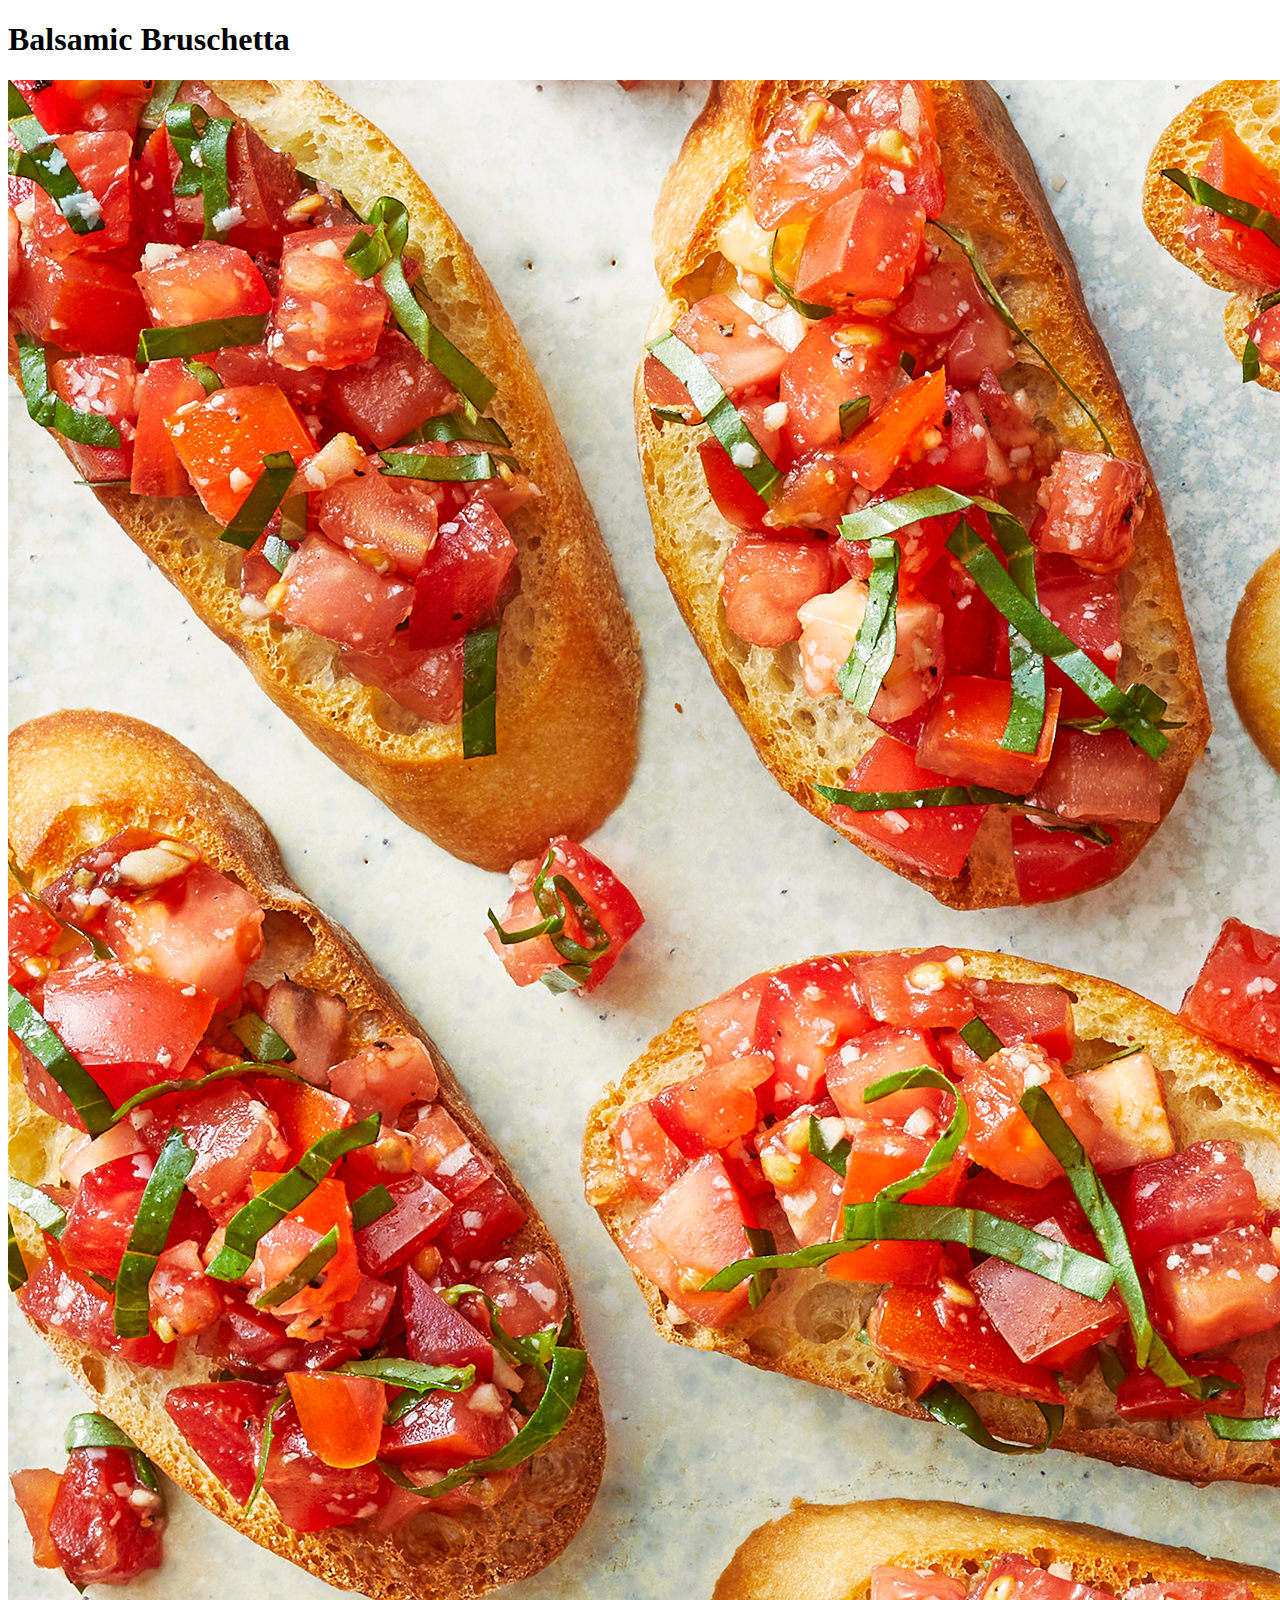
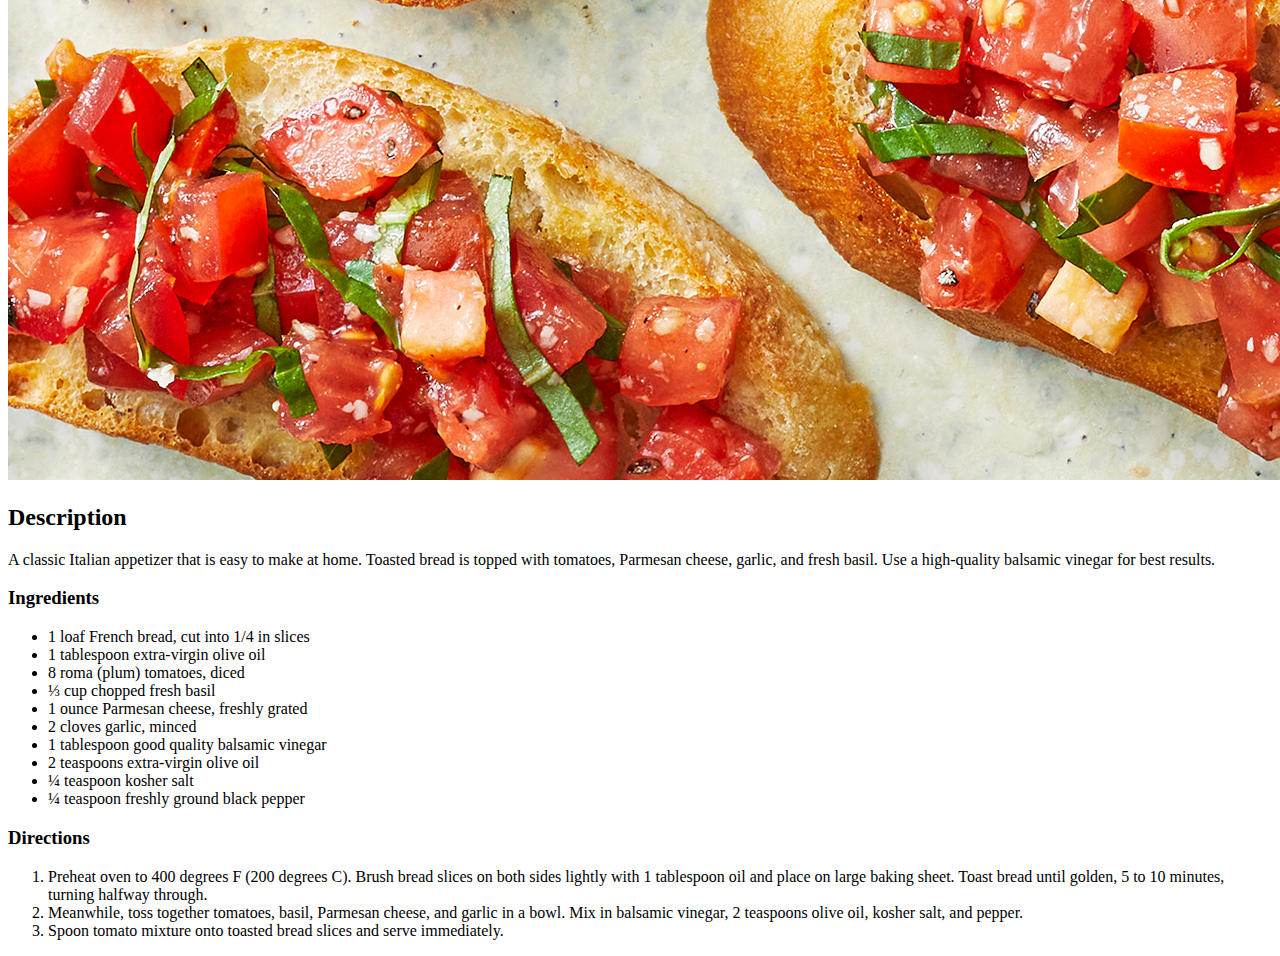
==== recipes/balsamic-bruschetta.html @ 21ef3a2e "Add balsamic-bruschetta.html and all content" ====
<!DOCTYPE html>
<html lang="en">
    <head>
        <meta charset="utf-8">
        <title>Balsamic Bruschetta</title>
    </head>
    <body>
        <h1>Balsamic Bruschetta</h1>
        <img src="../images/bruschetta.jpeg">
        <h2>Description</h2>
        A classic Italian appetizer that is easy to make at home. Toasted bread is topped with tomatoes, Parmesan cheese, garlic, and fresh basil. Use a high-quality balsamic vinegar for best results.
        <h3>Ingredients</h3>
        <ul>
            <li>1 loaf French bread, cut into 1/4 in slices</li>
            <li>1 tablespoon extra-virgin olive oil</li>
            <li>8 roma (plum) tomatoes, diced</li>
            <li>⅓ cup chopped fresh basil</li>
            <li>1 ounce Parmesan cheese, freshly grated</li>
            <li>2 cloves garlic, minced</li>
            <li>1 tablespoon good quality balsamic vinegar</li>
            <li>2 teaspoons extra-virgin olive oil</li>
            <li>¼ teaspoon kosher salt</li>
            <li>¼ teaspoon freshly ground black pepper</li>
        </ul>
        <h3>Directions</h3>
            <ol>
                <li>Preheat oven to 400 degrees F (200 degrees C). Brush bread slices on both sides lightly with 1 tablespoon oil and place on large baking sheet. Toast bread until golden, 5 to 10 minutes, turning halfway through.</li>
                <li>Meanwhile, toss together tomatoes, basil, Parmesan cheese, and garlic in a bowl. Mix in balsamic vinegar, 2 teaspoons olive oil, kosher salt, and pepper.</li>
                <li>Spoon tomato mixture onto toasted bread slices and serve immediately.</li>
            </ol>
    </body>
</html>
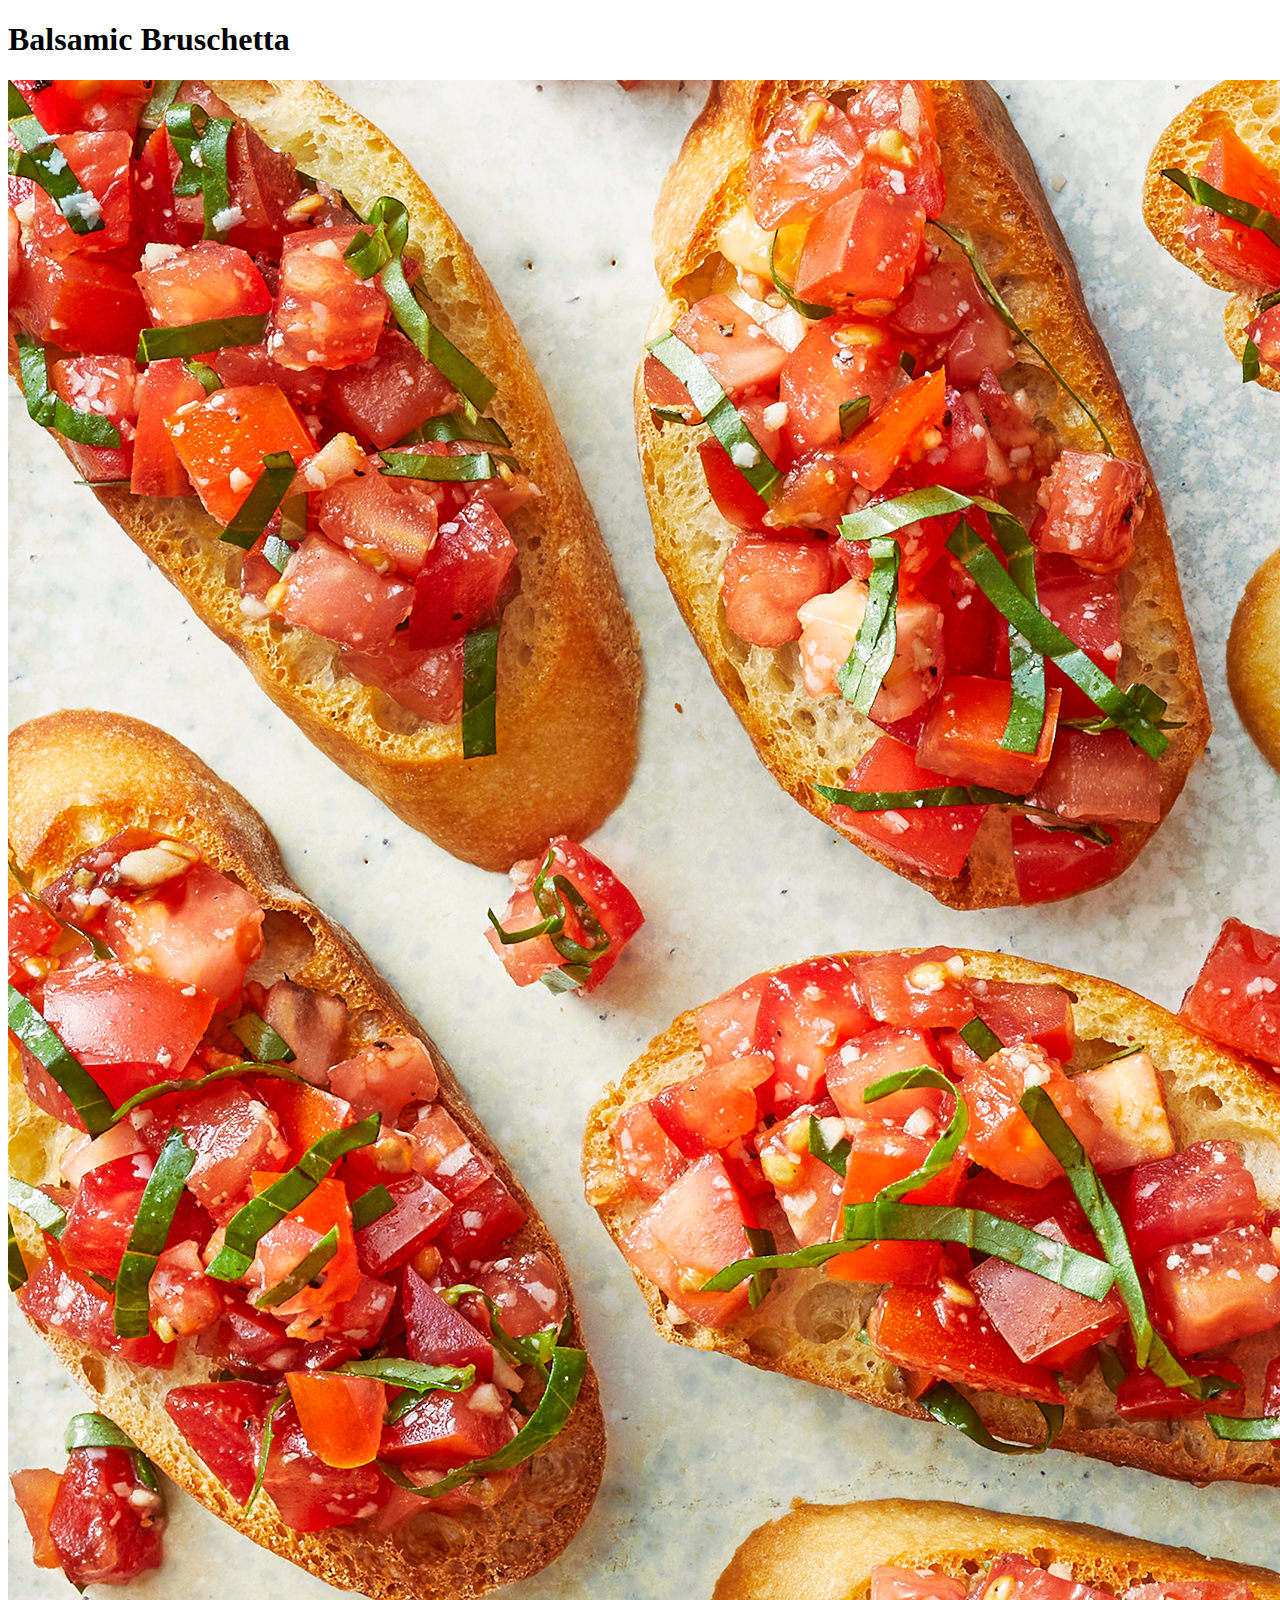
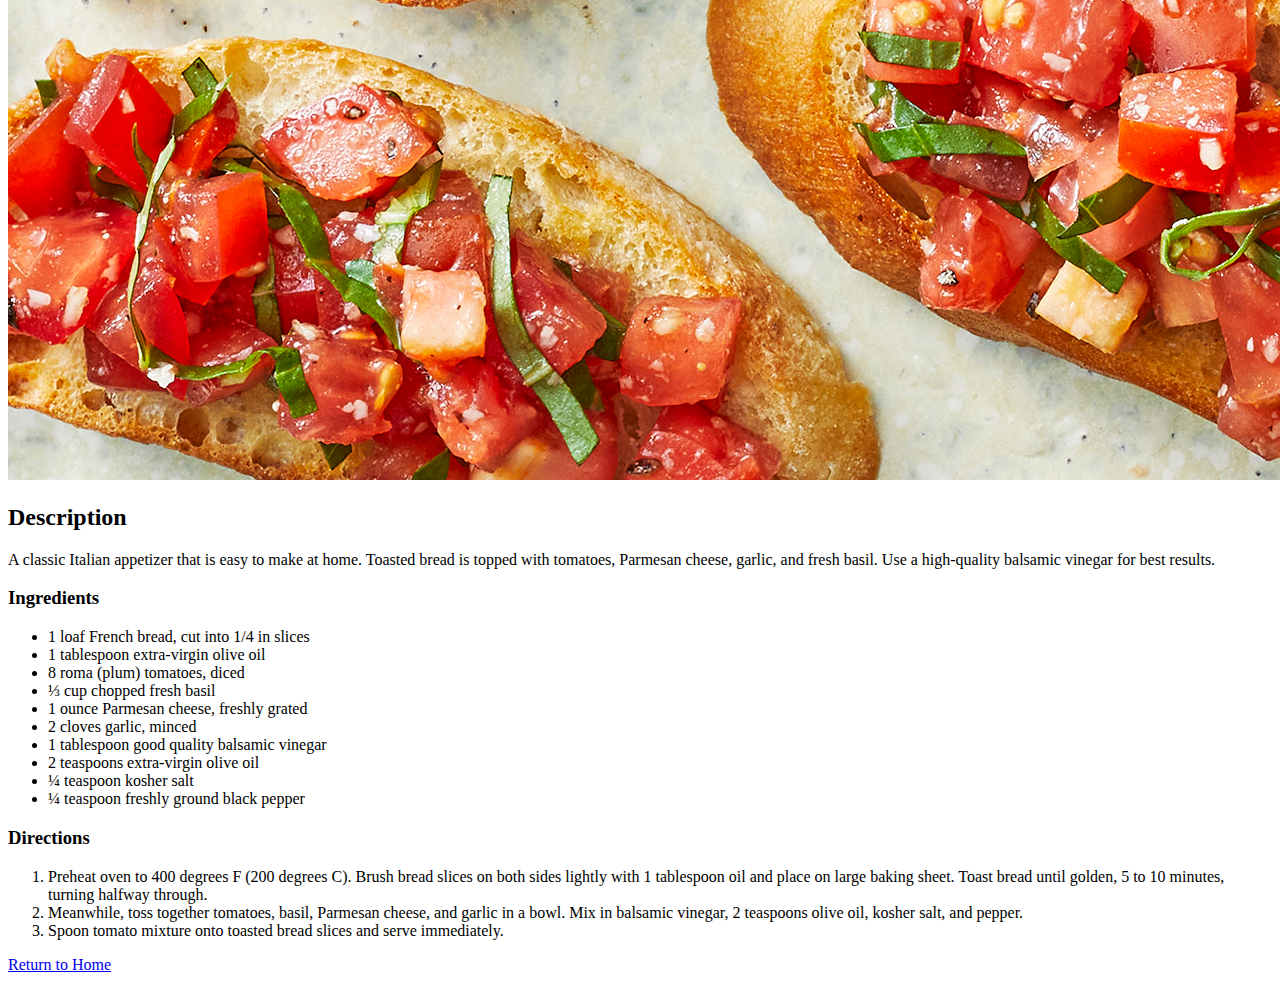
==== commit bb1b6985: "Add 'Return to Home' link on bottom of each recipe page" ====
--- a/recipes/balsamic-bruschetta.html
+++ b/recipes/balsamic-bruschetta.html
@@ -28,5 +28,7 @@
                 <li>Meanwhile, toss together tomatoes, basil, Parmesan cheese, and garlic in a bowl. Mix in balsamic vinegar, 2 teaspoons olive oil, kosher salt, and pepper.</li>
                 <li>Spoon tomato mixture onto toasted bread slices and serve immediately.</li>
             </ol>
+
+        <a href="../index.html">Return to Home</a>
     </body>
 </html>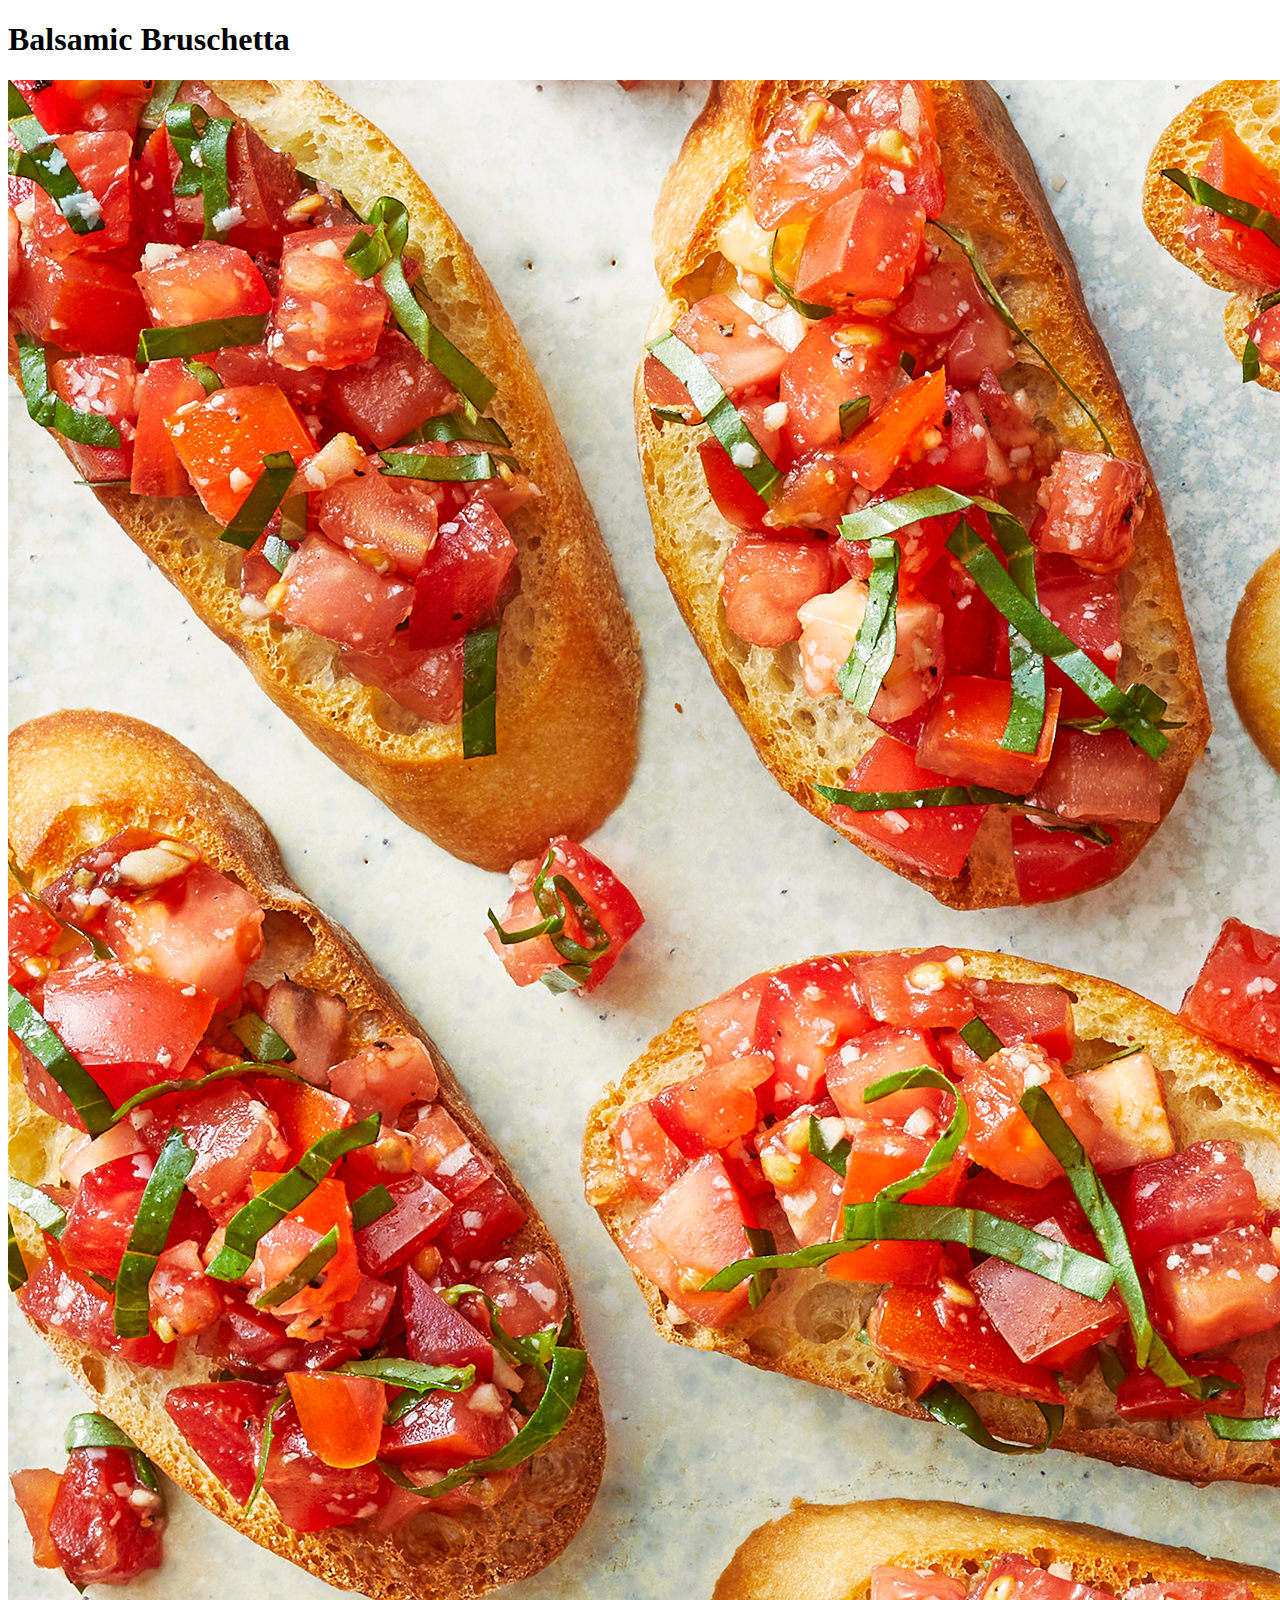
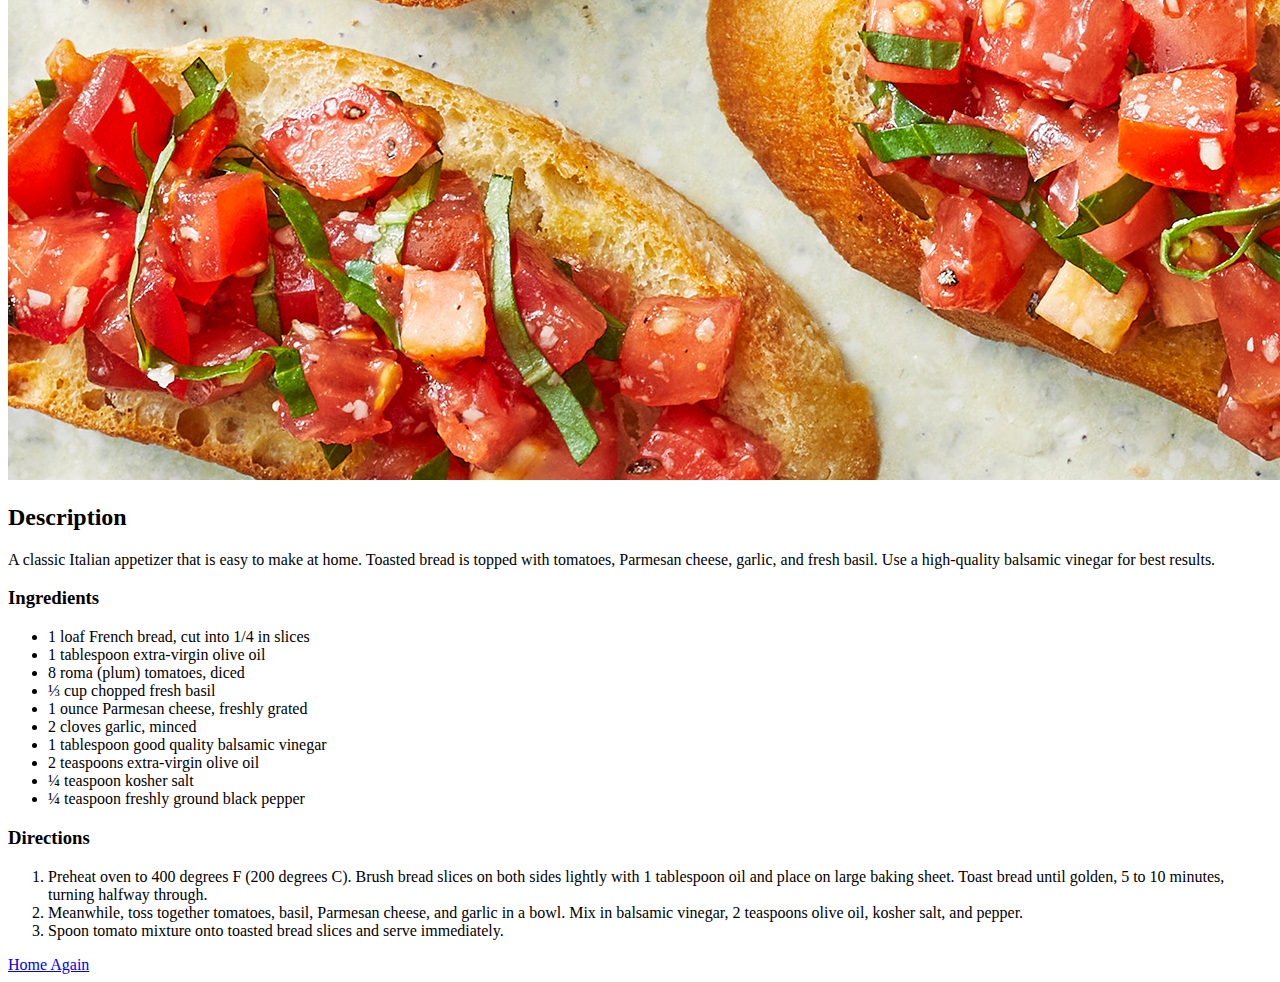
==== commit 2e9e045a: "Change "Return to Home" link text; Add stylesheet" ====
--- a/recipes/balsamic-bruschetta.html
+++ b/recipes/balsamic-bruschetta.html
@@ -29,6 +29,6 @@
                 <li>Spoon tomato mixture onto toasted bread slices and serve immediately.</li>
             </ol>
 
-        <a href="../index.html">Return to Home</a>
+        <a href="../index.html">Home Again</a>
     </body>
 </html>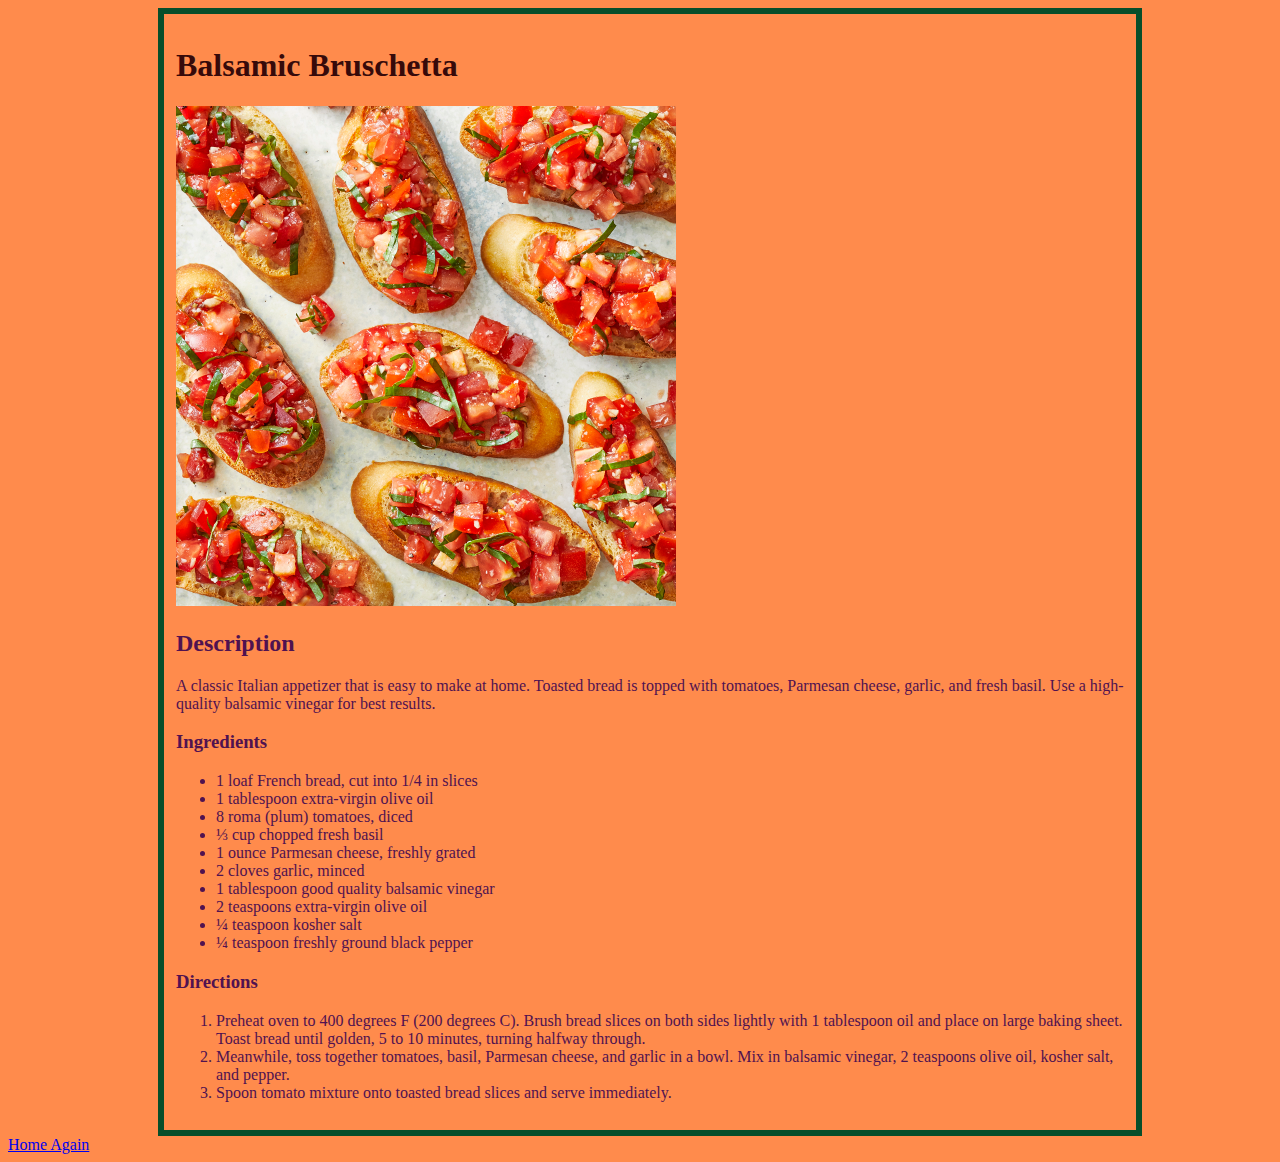
==== commit 3906acfb: "Add bg , text, and border color to all pages" ====
--- a/recipes/balsamic-bruschetta.html
+++ b/recipes/balsamic-bruschetta.html
@@ -1,34 +1,36 @@
 <!DOCTYPE html>
 <html lang="en">
     <head>
+        <link rel="stylesheet" href="../styles.css">
         <meta charset="utf-8">
         <title>Balsamic Bruschetta</title>
     </head>
     <body>
-        <h1>Balsamic Bruschetta</h1>
-        <img src="../images/bruschetta.jpeg">
-        <h2>Description</h2>
-        A classic Italian appetizer that is easy to make at home. Toasted bread is topped with tomatoes, Parmesan cheese, garlic, and fresh basil. Use a high-quality balsamic vinegar for best results.
-        <h3>Ingredients</h3>
-        <ul>
-            <li>1 loaf French bread, cut into 1/4 in slices</li>
-            <li>1 tablespoon extra-virgin olive oil</li>
-            <li>8 roma (plum) tomatoes, diced</li>
-            <li>⅓ cup chopped fresh basil</li>
-            <li>1 ounce Parmesan cheese, freshly grated</li>
-            <li>2 cloves garlic, minced</li>
-            <li>1 tablespoon good quality balsamic vinegar</li>
-            <li>2 teaspoons extra-virgin olive oil</li>
-            <li>¼ teaspoon kosher salt</li>
-            <li>¼ teaspoon freshly ground black pepper</li>
-        </ul>
-        <h3>Directions</h3>
-            <ol>
-                <li>Preheat oven to 400 degrees F (200 degrees C). Brush bread slices on both sides lightly with 1 tablespoon oil and place on large baking sheet. Toast bread until golden, 5 to 10 minutes, turning halfway through.</li>
-                <li>Meanwhile, toss together tomatoes, basil, Parmesan cheese, and garlic in a bowl. Mix in balsamic vinegar, 2 teaspoons olive oil, kosher salt, and pepper.</li>
-                <li>Spoon tomato mixture onto toasted bread slices and serve immediately.</li>
-            </ol>
-
+        <div id="contents">
+            <h1>Balsamic Bruschetta</h1>
+            <img src="../images/bruschetta.jpeg">
+            <h2>Description</h2>
+            A classic Italian appetizer that is easy to make at home. Toasted bread is topped with tomatoes, Parmesan cheese, garlic, and fresh basil. Use a high-quality balsamic vinegar for best results.
+            <h3>Ingredients</h3>
+            <ul>
+                <li>1 loaf French bread, cut into 1/4 in slices</li>
+                <li>1 tablespoon extra-virgin olive oil</li>
+                <li>8 roma (plum) tomatoes, diced</li>
+                <li>⅓ cup chopped fresh basil</li>
+                <li>1 ounce Parmesan cheese, freshly grated</li>
+                <li>2 cloves garlic, minced</li>
+                <li>1 tablespoon good quality balsamic vinegar</li>
+                <li>2 teaspoons extra-virgin olive oil</li>
+                <li>¼ teaspoon kosher salt</li>
+                <li>¼ teaspoon freshly ground black pepper</li>
+            </ul>
+            <h3>Directions</h3>
+                <ol>
+                    <li>Preheat oven to 400 degrees F (200 degrees C). Brush bread slices on both sides lightly with 1 tablespoon oil and place on large baking sheet. Toast bread until golden, 5 to 10 minutes, turning halfway through.</li>
+                    <li>Meanwhile, toss together tomatoes, basil, Parmesan cheese, and garlic in a bowl. Mix in balsamic vinegar, 2 teaspoons olive oil, kosher salt, and pepper.</li>
+                    <li>Spoon tomato mixture onto toasted bread slices and serve immediately.</li>
+                </ol>
+            </div>
         <a href="../index.html">Home Again</a>
     </body>
 </html>--- a/styles.css
+++ b/styles.css
@@ -0,0 +1,26 @@
+html {
+    color: rgb(80, 18, 80);
+    background-color: rgb(255, 139, 76);
+    font-family: Garamond, serif;
+    
+}
+#contents {
+    display: block;
+    border: 6px solid rgb(7, 78, 42);
+    padding: 12px;
+    width: max(75%);
+    margin-left: 150px;
+    text-align: left;
+}
+
+img {
+    height: auto;
+    width: 500px;
+    text-align: center;
+
+}
+
+h1 {
+    color: rgb(55, 10, 10);
+
+}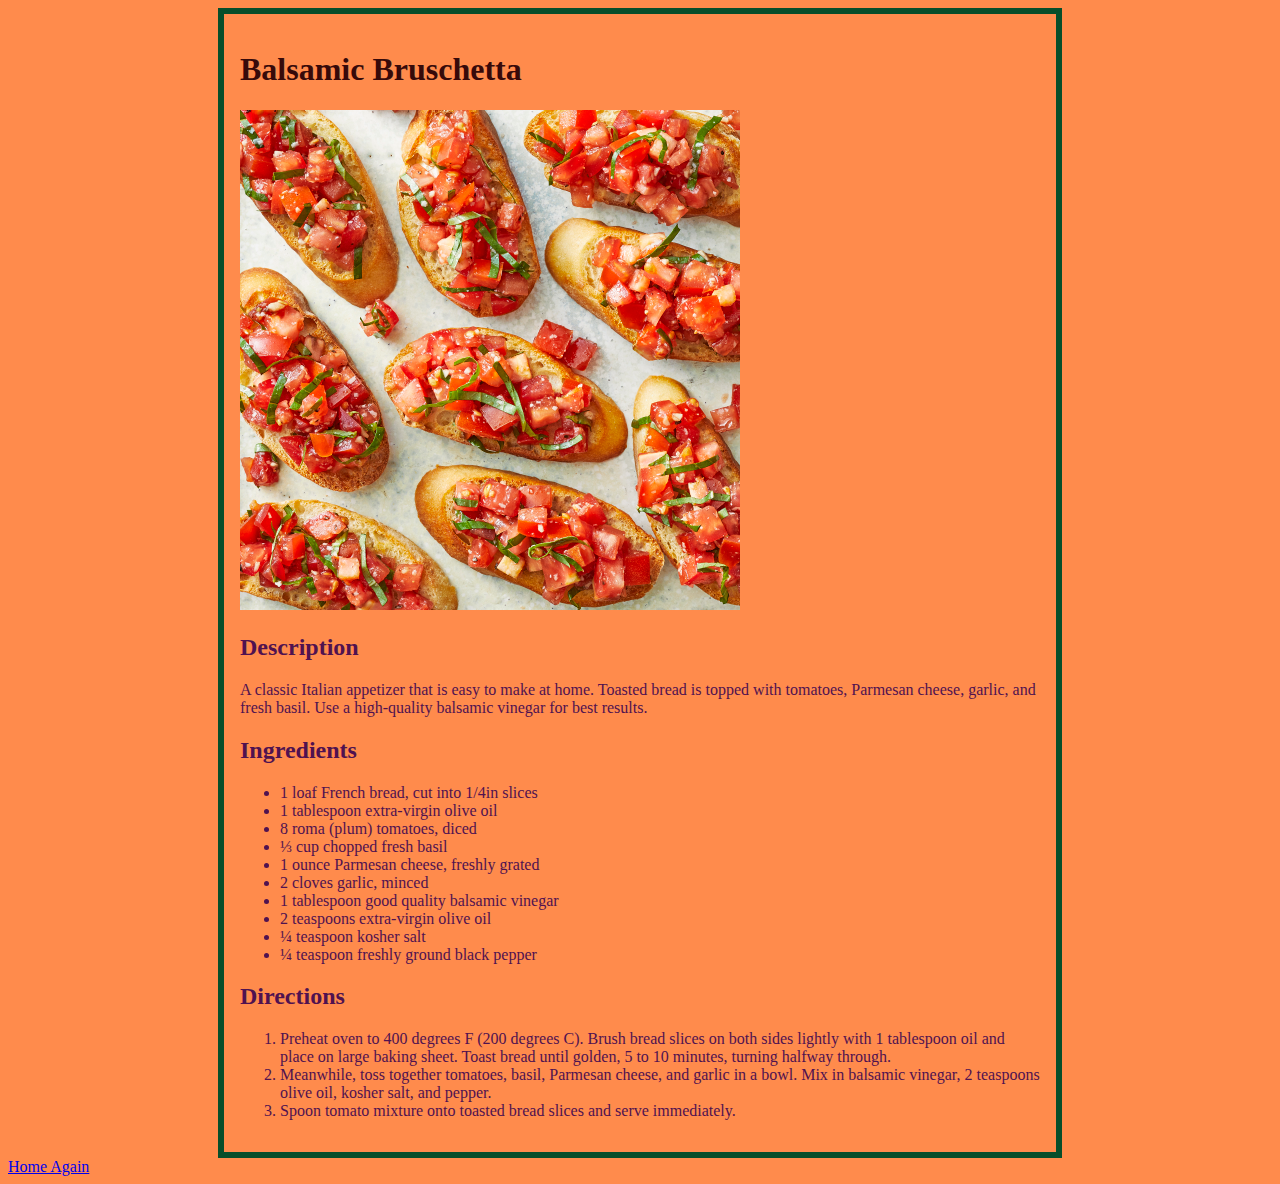
==== commit c314769c: "Make formatting uniform across recipe pages" ====
--- a/recipes/balsamic-bruschetta.html
+++ b/recipes/balsamic-bruschetta.html
@@ -11,9 +11,9 @@
             <img src="../images/bruschetta.jpeg">
             <h2>Description</h2>
             A classic Italian appetizer that is easy to make at home. Toasted bread is topped with tomatoes, Parmesan cheese, garlic, and fresh basil. Use a high-quality balsamic vinegar for best results.
-            <h3>Ingredients</h3>
+            <h2>Ingredients</h2>
             <ul>
-                <li>1 loaf French bread, cut into 1/4 in slices</li>
+                <li>1 loaf French bread, cut into 1/4in slices</li>
                 <li>1 tablespoon extra-virgin olive oil</li>
                 <li>8 roma (plum) tomatoes, diced</li>
                 <li>⅓ cup chopped fresh basil</li>
@@ -24,7 +24,7 @@
                 <li>¼ teaspoon kosher salt</li>
                 <li>¼ teaspoon freshly ground black pepper</li>
             </ul>
-            <h3>Directions</h3>
+            <h2>Directions</h2>
                 <ol>
                     <li>Preheat oven to 400 degrees F (200 degrees C). Brush bread slices on both sides lightly with 1 tablespoon oil and place on large baking sheet. Toast bread until golden, 5 to 10 minutes, turning halfway through.</li>
                     <li>Meanwhile, toss together tomatoes, basil, Parmesan cheese, and garlic in a bowl. Mix in balsamic vinegar, 2 teaspoons olive oil, kosher salt, and pepper.</li>
--- a/styles.css
+++ b/styles.css
@@ -1,26 +1,27 @@
 html {
     color: rgb(80, 18, 80);
     background-color: rgb(255, 139, 76);
-    font-family: Garamond, serif;
-    
+    font-family: Garamond, serif; 
 }
 #contents {
     display: block;
     border: 6px solid rgb(7, 78, 42);
-    padding: 12px;
-    width: max(75%);
-    margin-left: 150px;
-    text-align: left;
+    padding: 16px;
+    width: 800px;
+    margin: auto;
 }
 
 img {
     height: auto;
     width: 500px;
-    text-align: center;
-
 }
 
 h1 {
     color: rgb(55, 10, 10);
+}
 
+.picanddesc {
+    display: block;
+    margin: auto;
+    padding: 100px;
 }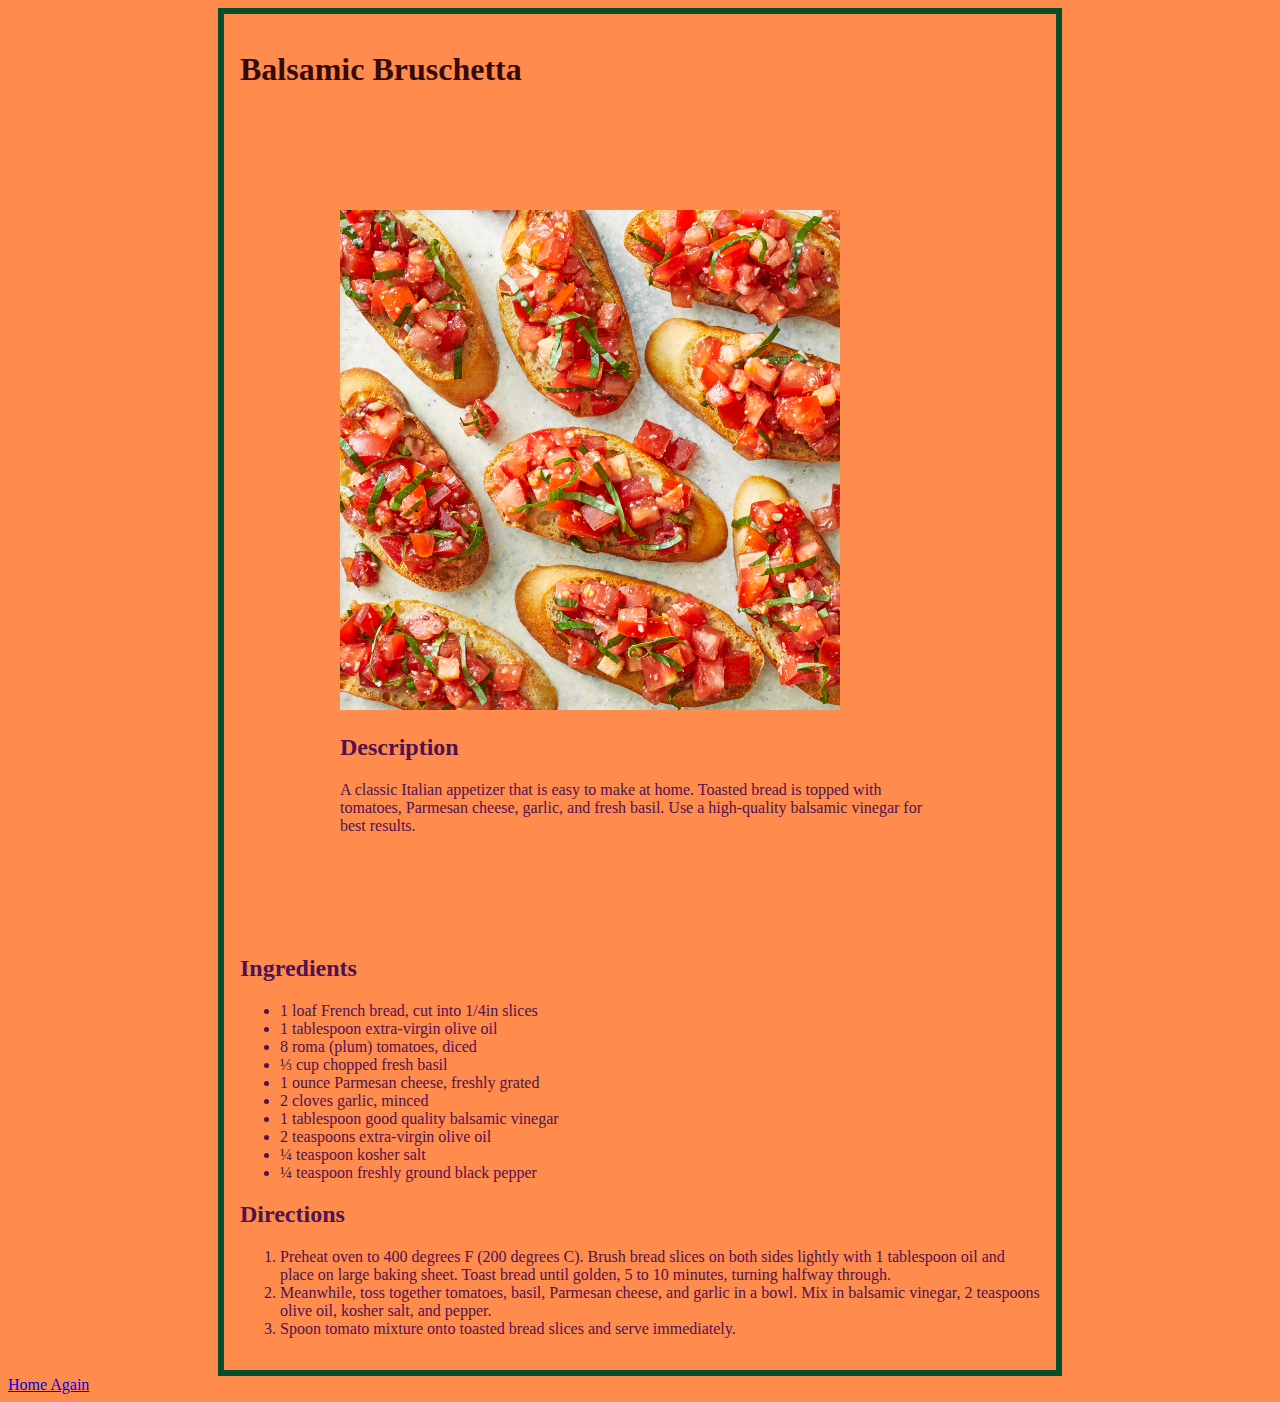
==== commit 63dc21b2: "Add class picanddesc to recipe pages for easier formatting" ====
--- a/recipes/balsamic-bruschetta.html
+++ b/recipes/balsamic-bruschetta.html
@@ -8,9 +8,11 @@
     <body>
         <div id="contents">
             <h1>Balsamic Bruschetta</h1>
-            <img src="../images/bruschetta.jpeg">
-            <h2>Description</h2>
-            A classic Italian appetizer that is easy to make at home. Toasted bread is topped with tomatoes, Parmesan cheese, garlic, and fresh basil. Use a high-quality balsamic vinegar for best results.
+            <div class="picanddesc">
+                <img src="../images/bruschetta.jpeg">
+                <h2>Description</h2>
+                A classic Italian appetizer that is easy to make at home. Toasted bread is topped with tomatoes, Parmesan cheese, garlic, and fresh basil. Use a high-quality balsamic vinegar for best results.
+            </div>
             <h2>Ingredients</h2>
             <ul>
                 <li>1 loaf French bread, cut into 1/4in slices</li>
